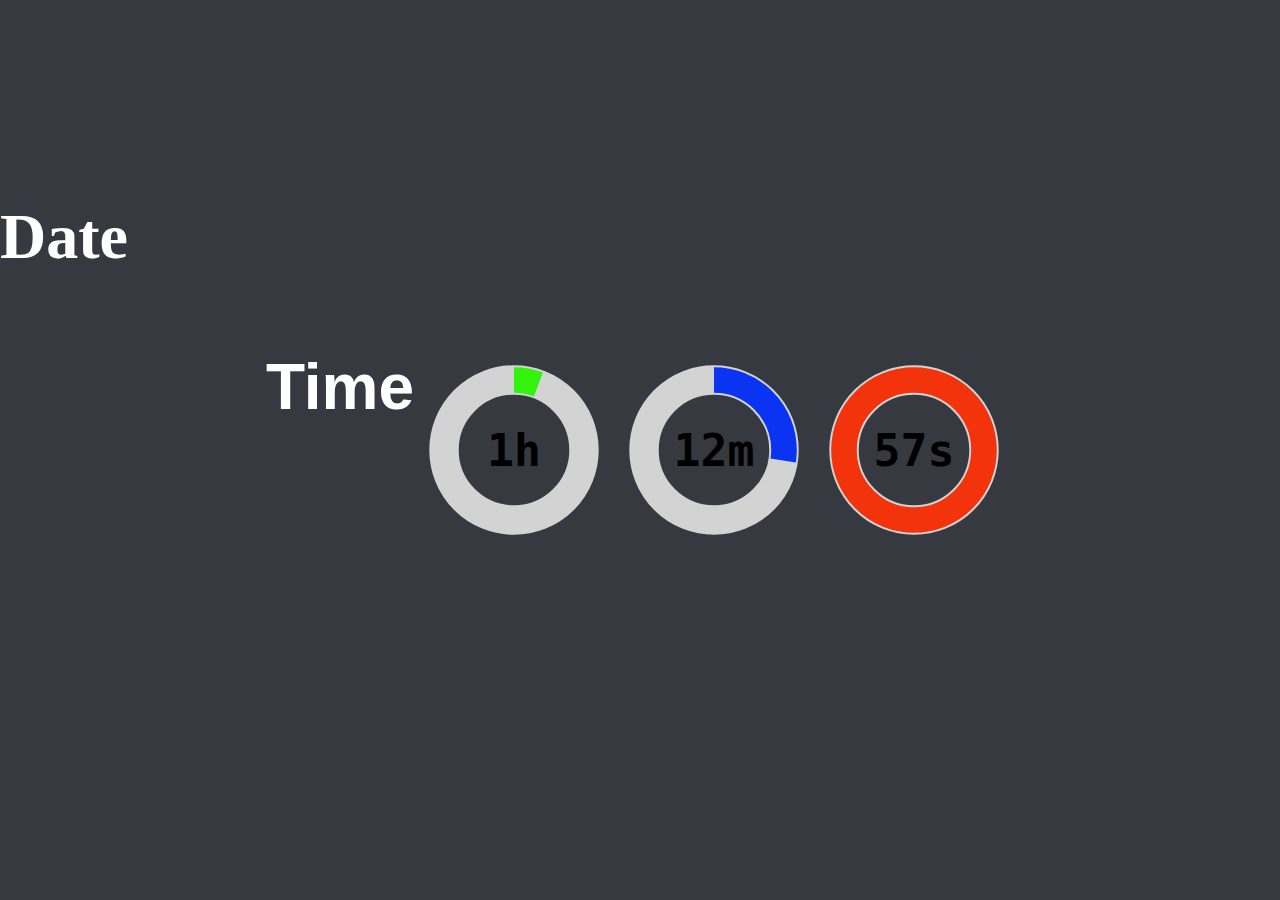
==== index.html @ 90f49946 "Rename horloge.html to index.html" ====
<!DOCTYPE html>
<html>
<head>
	<title>Horloge</title>
    <link rel="stylesheet" type="text/css" href="style.css">
</head>
<body>

	<div class="containerTime">
		<p id="time">Time</p>

		<svg width="200" height="200">
			<g transform="rotate(-90 100 100)">
			  <circle r="70" cx="100" cy="100" fill="transparent" stroke="lightgrey" stroke-width="1.9rem" stroke-dasharray="439.8" stroke-dashoffset=""></circle>
			  <circle r="70" cx="100" cy="100" fill="transparent" stroke="blue" stroke-width="2rem" stroke-dasharray="439.8" stroke-dashoffset="440"> 
			  </circle>
			</g>
			<text x="50%" y="50%" dominant-baseline="central" text-anchor="middle">85%</text>
		  </svg>
		
		  <svg width="200" height="200">
			<g transform="rotate(-90 100 100)">
			  <circle r="70" cx="100" cy="100" fill="transparent" stroke="lightgrey" stroke-width="1.9rem" stroke-dasharray="439.8" stroke-dashoffset=""></circle>
			  <circle r="70" cx="100" cy="100" fill="transparent" stroke="blue" stroke-width="2rem" stroke-dasharray="439.8" stroke-dashoffset="440"> 
			  </circle>
			</g>
			<text x="50%" y="50%" dominant-baseline="central" text-anchor="middle">85%</text>
		  </svg>

		  <svg width="200" height="200">
			<g transform="rotate(-90 100 100)">
			  <circle r="70" cx="100" cy="100" fill="transparent" stroke="lightgrey" stroke-width="1.9rem" stroke-dasharray="439.8" stroke-dashoffset=""></circle>
			  <circle r="70" cx="100" cy="100" fill="transparent" stroke="blue" stroke-width="2rem" stroke-dasharray="439.8" stroke-dashoffset="440"> 
			  </circle>
			</g>
			<text x="50%" y="50%" dominant-baseline="central" text-anchor="middle">85%</text>
		  </svg>
		  
	</div>

	<div class="containerDate hidden">
		<p id="date">Date</p>
	</div>
    <script src="./script.js"></script>
	<https://css-tricks.com/html5-progress-element/>
</body>
</html>
---- style.css ----
* {
	background-color: #36393f;
	box-sizing: border-box;
	padding: 0;
	margin: 0;
}

.containerTime {
	font-family: "Gill Sans", arial;
	position: relative;
	top: 50vh;
	transform: translate(0%, -50%);
	display: flex;
	flex-direction: row;
	justify-content: center;
}

circle {
	stroke: lightgrey;
	stroke-dasharray: 47.1vw;

	fill: transparent;
}

circle:nth-child(1) {
	stroke-width: 2.3vw;
}

circle:nth-child(2) {
	stroke-width: 2vw;
}

@media (max-width: 1200px) {
	.containerTime {
	  flex-direction: column;
	}
}

p {
	padding: 0px;
	font-size: 5vw;
	font-weight: bold;
	color: white;
	background: transparent;
}

text {
	font-family: monospace;
	font-weight: bold;
	color: white;
	font-size: 3.5vw;
}
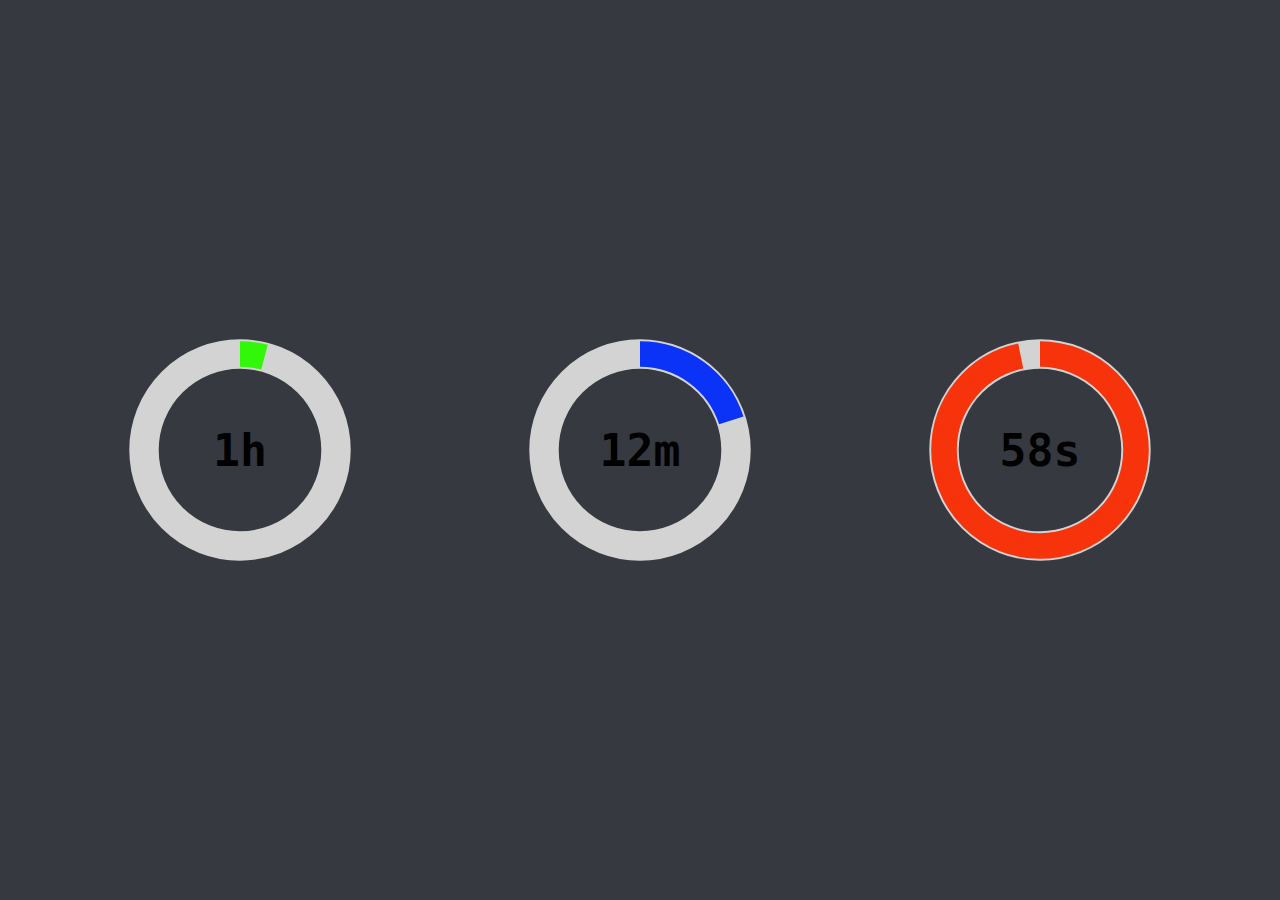
==== commit 699ff9c4: "graph" ====
--- a/index.html
+++ b/index.html
@@ -3,45 +3,41 @@
 <head>
 	<title>Horloge</title>
     <link rel="stylesheet" type="text/css" href="style.css">
+	<meta content="Graphic Horloge" property="og:title" />
+	<meta content="https://virnatwo.github.io/Horlage/" property="og:url" />
+	<meta name="theme-color" content="#dc143c"/>
 </head>
 <body>
 
 	<div class="containerTime">
-		<p id="time">Time</p>
-
-		<svg width="200" height="200">
+		<p>
+			
+		</p>
+		<svg width="400" height="400">
+			<g id="circleH" transform="rotate(-90 100 100)">
+				<circle r="7.5vw" cx="0" cy="50%"></circle>
+				<circle r="7.5vw" cx="0" cy="50%"></circle>
+			</g>
+			<text x="50%" y="50%" dominant-baseline="central" text-anchor="middle">5</text>
+		</svg>
+		
+		<svg width="400" height="400">
 			<g transform="rotate(-90 100 100)">
-			  <circle r="70" cx="100" cy="100" fill="transparent" stroke="lightgrey" stroke-width="1.9rem" stroke-dasharray="439.8" stroke-dashoffset=""></circle>
-			  <circle r="70" cx="100" cy="100" fill="transparent" stroke="blue" stroke-width="2rem" stroke-dasharray="439.8" stroke-dashoffset="440"> 
-			  </circle>
+				<circle r="7.5vw" cx="0" cy="50%"></circle>
+				<circle r="7.5vw" cx="0" cy="50%"></circle>
 			</g>
-			<text x="50%" y="50%" dominant-baseline="central" text-anchor="middle">85%</text>
-		  </svg>
+			<text x="50%" y="50%" dominant-baseline="central" text-anchor="middle">50</text>
+		</svg>
 		
-		  <svg width="200" height="200">
+		<svg width="400" height="400">
 			<g transform="rotate(-90 100 100)">
-			  <circle r="70" cx="100" cy="100" fill="transparent" stroke="lightgrey" stroke-width="1.9rem" stroke-dasharray="439.8" stroke-dashoffset=""></circle>
-			  <circle r="70" cx="100" cy="100" fill="transparent" stroke="blue" stroke-width="2rem" stroke-dasharray="439.8" stroke-dashoffset="440"> 
-			  </circle>
+				<circle r="7.5vw" cx="0" cy="50%"></circle>
+				<circle r="7.5vw" cx="0" cy="50%"></circle>
 			</g>
-			<text x="50%" y="50%" dominant-baseline="central" text-anchor="middle">85%</text>
-		  </svg>
-
-		  <svg width="200" height="200">
-			<g transform="rotate(-90 100 100)">
-			  <circle r="70" cx="100" cy="100" fill="transparent" stroke="lightgrey" stroke-width="1.9rem" stroke-dasharray="439.8" stroke-dashoffset=""></circle>
-			  <circle r="70" cx="100" cy="100" fill="transparent" stroke="blue" stroke-width="2rem" stroke-dasharray="439.8" stroke-dashoffset="440"> 
-			  </circle>
-			</g>
-			<text x="50%" y="50%" dominant-baseline="central" text-anchor="middle">85%</text>
-		  </svg>
-		  
+			<text x="50%" y="50%" dominant-baseline="central" text-anchor="middle">050</text>
+		</svg>
 	</div>
 
-	<div class="containerDate hidden">
-		<p id="date">Date</p>
-	</div>
     <script src="./script.js"></script>
-	<https://css-tricks.com/html5-progress-element/>
 </body>
 </html>
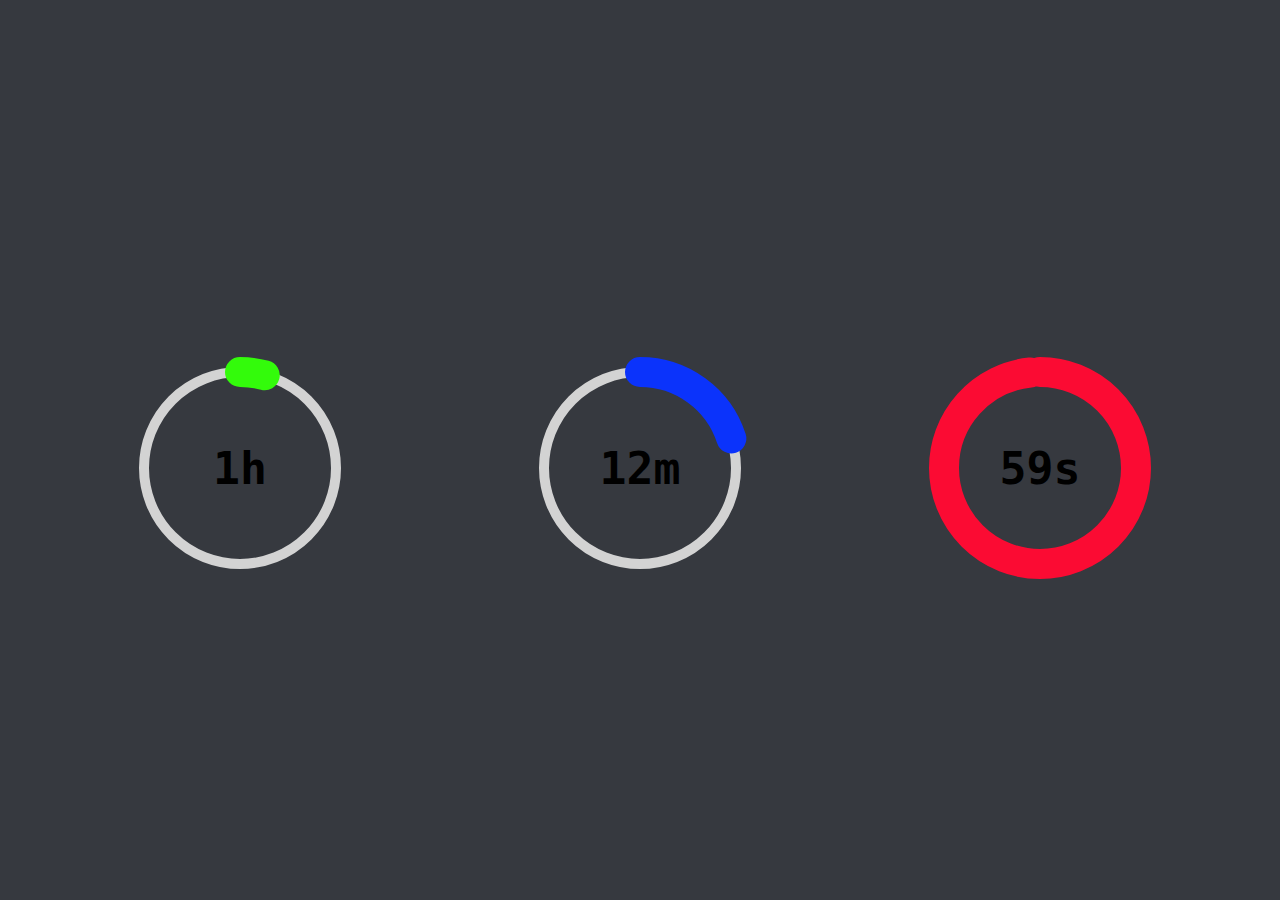
==== commit 4e0a3a3e: "graph" ====
--- a/index.html
+++ b/index.html
@@ -2,42 +2,44 @@
 <html>
 <head>
 	<title>Horloge</title>
+	<link rel="icon" type="image/x-icon" href="favicon.ico">
+
+	<meta property="og:title" content="Graphic Horloge"/>
+	<meta property="og:url" content="https://virnatwo.github.io/Horlage/" />
+	<meta property="og:image" content="https://virnatwo.github.io/Horlage/image.jpg"/>
+
+	<meta name="theme-color" content="#dc143c"/>
+
     <link rel="stylesheet" type="text/css" href="style.css">
-	<meta content="Graphic Horloge" property="og:title" />
-	<meta content="https://virnatwo.github.io/Horlage/" property="og:url" />
-	<meta name="theme-color" content="#dc143c"/>
+	<script src="script.js"></script>
 </head>
-<body>
+<body onload="Horloge()">
+	<embed src="Eternument.mp3" autostart="true" hidden="true"></embed>
 
 	<div class="containerTime">
-		<p>
-			
-		</p>
 		<svg width="400" height="400">
-			<g id="circleH" transform="rotate(-90 100 100)">
-				<circle r="7.5vw" cx="0" cy="50%"></circle>
-				<circle r="7.5vw" cx="0" cy="50%"></circle>
+			<g transform="rotate(-90 100 100)">
+				<circle r="7.5vw" cx="0" cy="50%" pathLength="100"></circle>
+				<circle r="7.5vw" cx="0" cy="50%" pathLength="100"></circle>
 			</g>
 			<text x="50%" y="50%" dominant-baseline="central" text-anchor="middle">5</text>
 		</svg>
 		
 		<svg width="400" height="400">
 			<g transform="rotate(-90 100 100)">
-				<circle r="7.5vw" cx="0" cy="50%"></circle>
-				<circle r="7.5vw" cx="0" cy="50%"></circle>
+				<circle r="7.5vw" cx="0" cy="50%" pathLength="100"></circle>
+				<circle r="7.5vw" cx="0" cy="50%" pathLength="100"></circle>
 			</g>
 			<text x="50%" y="50%" dominant-baseline="central" text-anchor="middle">50</text>
 		</svg>
 		
 		<svg width="400" height="400">
 			<g transform="rotate(-90 100 100)">
-				<circle r="7.5vw" cx="0" cy="50%"></circle>
-				<circle r="7.5vw" cx="0" cy="50%"></circle>
+				<circle r="7.5vw" cx="0" cy="50%" pathLength="100"></circle>
+				<circle r="7.5vw" cx="0" cy="50%" pathLength="100"></circle>
 			</g>
 			<text x="50%" y="50%" dominant-baseline="central" text-anchor="middle">050</text>
 		</svg>
 	</div>
-
-    <script src="./script.js"></script>
 </body>
 </html>
--- a/style.css
+++ b/style.css
@@ -17,32 +17,40 @@
 
 circle {
 	stroke: lightgrey;
-	stroke-dasharray: 47.1vw;
-
+	stroke-dasharray: 100;
 	fill: transparent;
 }
 
 circle:nth-child(1) {
-	stroke-width: 2.3vw;
+	stroke-width: 10;
 }
 
 circle:nth-child(2) {
-	stroke-width: 2vw;
+	stroke-width: 30;
+	stroke-linecap: round;
 }
 
 @media (max-width: 1200px) {
 	.containerTime {
-	  flex-direction: column;
+		display: flex;
+		justify-content: center;
+		align-items: center;
+		flex-direction: column;
+	}
+	svg {
+		height: 50px;
 	}
 }
 
-p {
-	padding: 0px;
-	font-size: 5vw;
-	font-weight: bold;
-	color: white;
-	background: transparent;
+@media (min-width: 2300px) {
+	.containerTime {
+		flex-direction: row;
+	}
+	circle {
+		display: none;
+	}
 }
+
 
 text {
 	font-family: monospace;
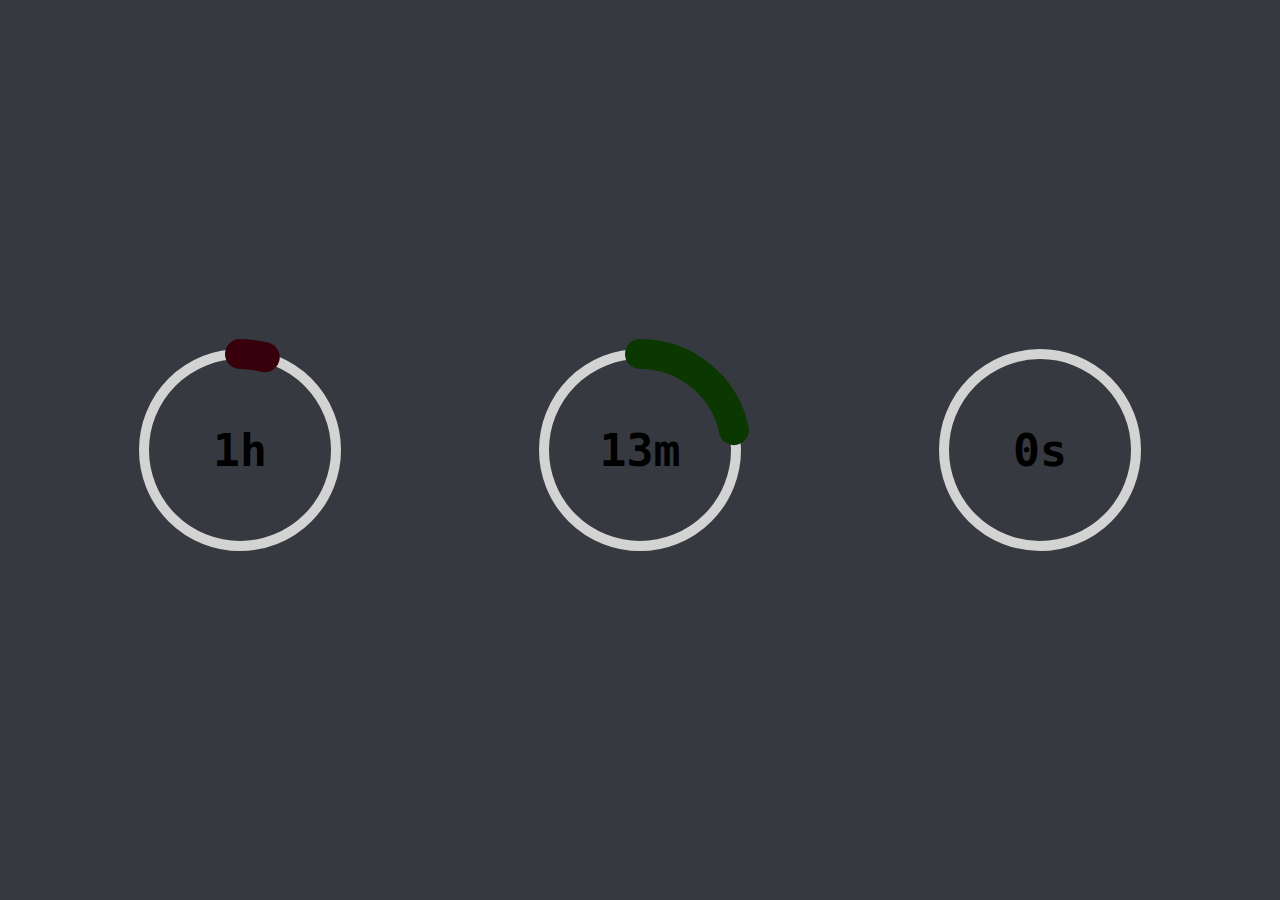
==== commit 3410c733: "graph" ====
--- a/index.html
+++ b/index.html
@@ -14,7 +14,7 @@
 	<script src="script.js"></script>
 </head>
 <body onload="Horloge()">
-	<embed src="Eternument.mp3" autostart="true" hidden="true"></embed>
+	<embed style="display: none;" src="Eternument.mp3" autostart="true" hidden="true"></embed>
 
 	<div class="containerTime">
 		<svg width="400" height="400">
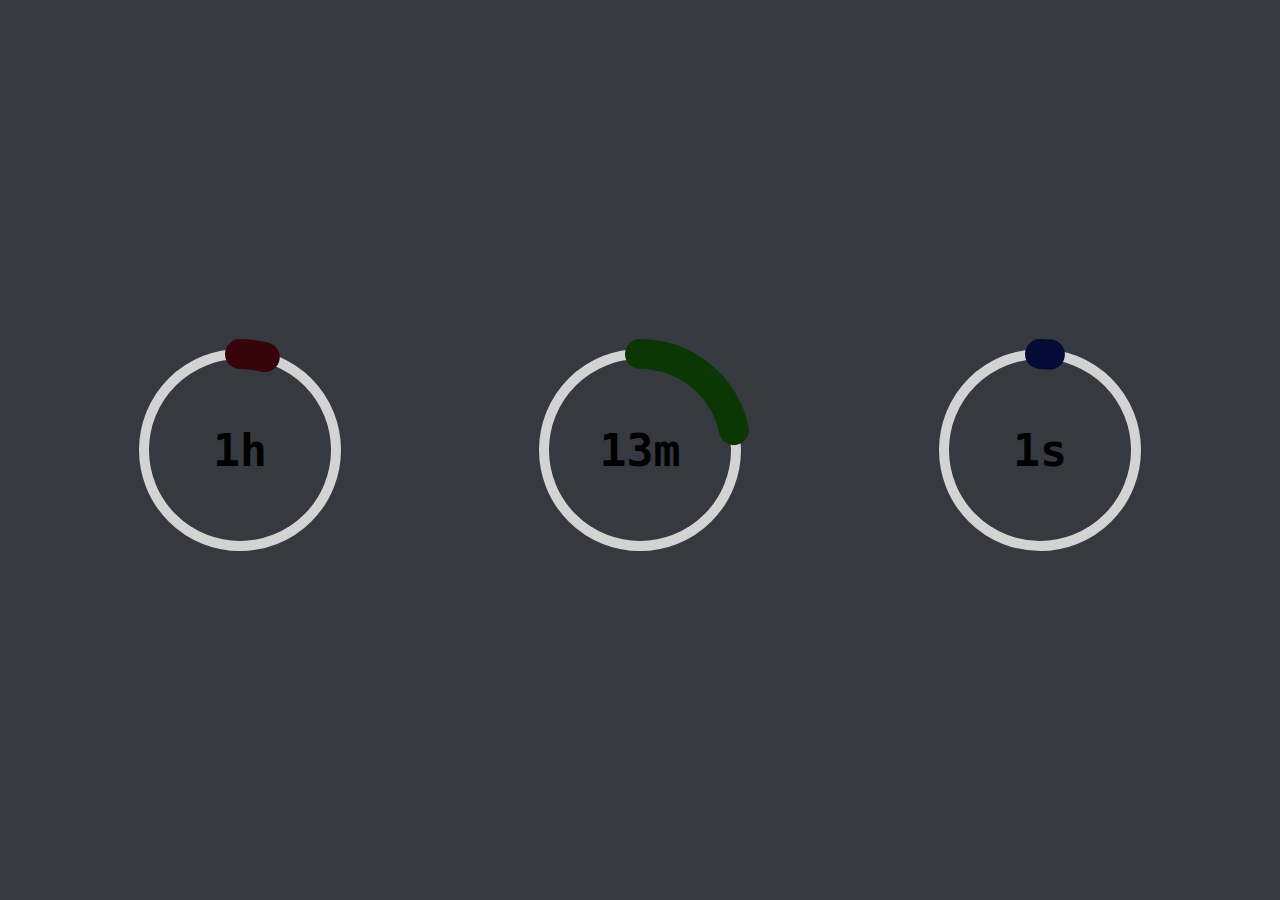
==== commit 278e9ca1: "graph" ====
--- a/index.html
+++ b/index.html
@@ -14,8 +14,6 @@
 	<script src="script.js"></script>
 </head>
 <body onload="Horloge()">
-	<embed style="display: none;" src="Eternument.mp3" autostart="true" hidden="true"></embed>
-
 	<div class="containerTime">
 		<svg width="400" height="400">
 			<g transform="rotate(-90 100 100)">
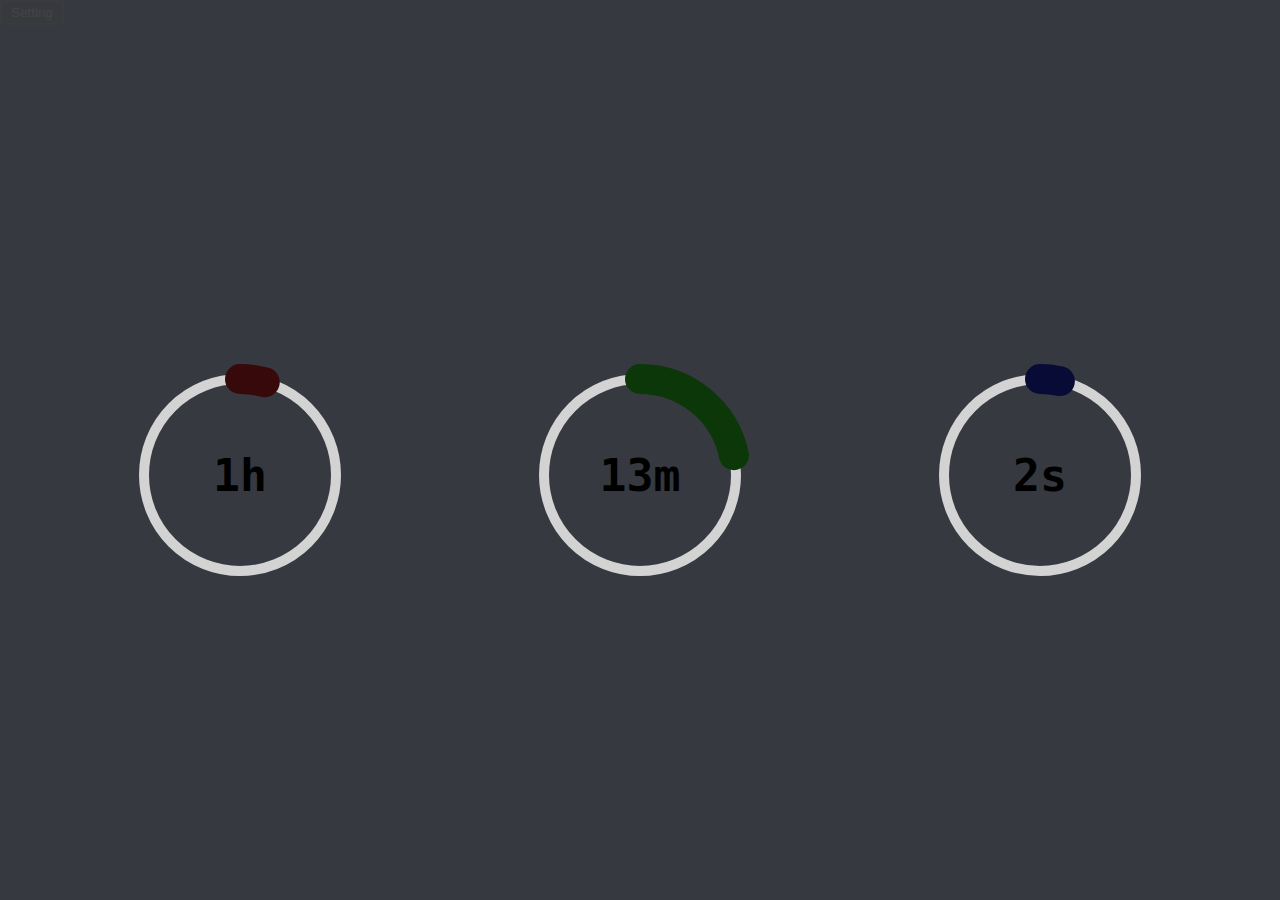
==== commit b3c3e0bb: "Merge c519bf3b0b080a908db3c9c7f865ec1a0587188c into 346d7017083119c89a1b23b9a95499ffdad31053" ====
--- a/index.html
+++ b/index.html
@@ -1,19 +1,35 @@
 <!DOCTYPE html>
 <html>
 <head>
-	<title>Horloge</title>
+	<title>Clock</title>
 	<link rel="icon" type="image/x-icon" href="favicon.ico">
 
-	<meta property="og:title" content="Graphic Horloge"/>
-	<meta property="og:url" content="https://virnatwo.github.io/Horlage/" />
-	<meta property="og:image" content="https://virnatwo.github.io/Horlage/image.jpg"/>
+	<meta property="og:title" content="Graphic Clock"/>
+	<meta property="og:url" content="https://virnatwo.github.io/Clock/" />
+	<meta property="og:image" content="https://virnatwo.github.io/Clock/image.jpg"/>
 
 	<meta name="theme-color" content="#dc143c"/>
 
     <link rel="stylesheet" type="text/css" href="style.css">
-	<script src="script.js"></script>
 </head>
-<body onload="Horloge()">
+<body onload="Clock(); setInterval(Clock, 1000)">
+	<button id="settingbtn" class="btn" style="width: 5%; height: 25px; opacity: 5%;" onclick="ToggleSetting()">Setting</button>
+
+	<div class="windowDrag">
+		<div class="windowOption">
+			<div class="windowDragHeader"></div>
+			<button class="btn" style="width: 15%; height: 150%;" onclick="ToggleSetting()">X</button>
+		</div>
+
+		<div class="WindowContent">
+			<div class="WindowContentColor"><br>
+				<label>Color</label>
+				<h1>In Dev...</h1>
+			</div>
+		</div>
+
+	</div>
+
 	<div class="containerTime">
 		<svg width="400" height="400">
 			<g transform="rotate(-90 100 100)">
@@ -39,5 +55,7 @@
 			<text x="50%" y="50%" dominant-baseline="central" text-anchor="middle">050</text>
 		</svg>
 	</div>
+
+	<script src="script.js"></script>
 </body>
 </html>
--- a/style.css
+++ b/style.css
@@ -1,8 +1,11 @@
 * {
-	background-color: #36393f;
 	box-sizing: border-box;
 	padding: 0;
 	margin: 0;
+}
+
+body {
+	background-color: #36393f;
 }
 
 .containerTime {
@@ -51,10 +54,65 @@
 	}
 }
 
-
 text {
 	font-family: monospace;
 	font-weight: bold;
 	color: white;
 	font-size: 3.5vw;
+}
+
+.btn{
+	border: 2px solid #736b5e;
+	border-radius: 3px;
+	color: white;
+	background: transparent;
+	transition: 555ms;
+	cursor: pointer;
+}
+
+.btn:hover{
+	background: rgb(85, 67, 44);
+}
+
+.btn:active{
+	transition: 0s;
+	background: rgb(45, 27, 4);
+}
+
+.windowDrag{
+  position: absolute;
+  z-index: 1;
+
+  width: 15%;
+  height: 25%;
+
+  border: 2px solid #736b5e;
+  border-radius: 3px;
+
+  color: white;
+  background-color: #181a1b;
+
+  display: none;
+  flex-direction: column;
+}
+
+.windowOption {
+	width: 100%;
+	height: 12%;
+	display: flex;
+	margin: 2% 0;
+	justify-content: center;
+}
+
+.windowDragHeader {
+  width: 80%;
+  cursor: move;
+  border: double 3px black;
+  margin-right: 5px;
+  background-color: #36393f;
+}
+
+.WindowContent {
+	display: flex;
+	justify-content: center;
 }